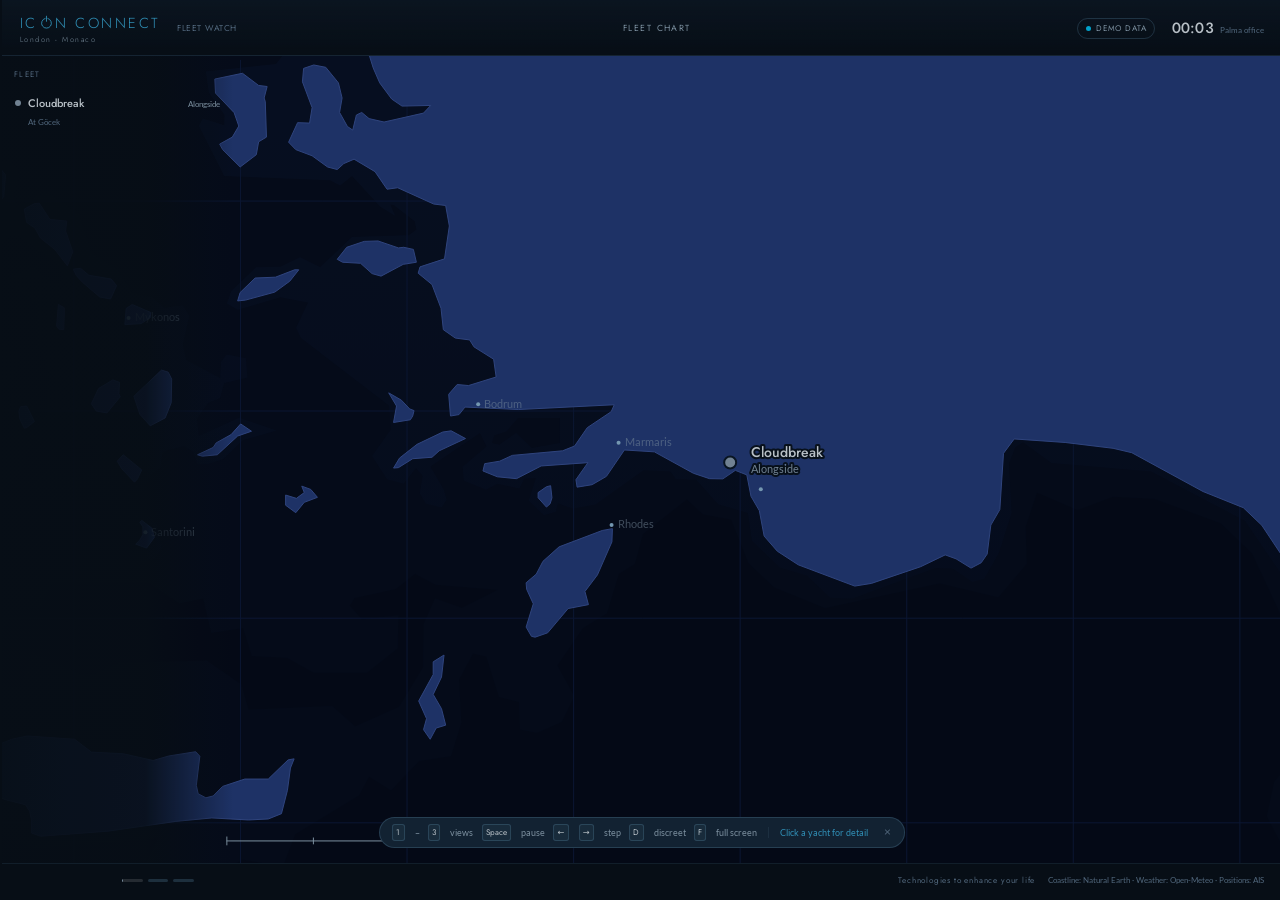
==== index.html @ 7211bed9 "Four additions to the chart: depth, borders, course lines, wind Depth is the one that changes how it" ====
<!doctype html>
<html lang="en">
<head>
<meta charset="utf-8">
<meta name="viewport" content="width=device-width, initial-scale=1">
<title>Fleet Watch</title>
<meta name="description" content="Live fleet positions for an office display.">
<link rel="icon" href="data:image/svg+xml,<svg xmlns='http://www.w3.org/2000/svg' viewBox='0 0 32 32'><text y='26' font-size='26'>&#9875;</text></svg>">
<!-- Brand faces are served from assets/fonts/, not a CDN. See the top of
     tokens.css for why, and for the Century Gothic fallback. -->
<link rel="stylesheet" href="css/tokens.css">
<link rel="stylesheet" href="css/screensaver.css">
</head>
<body>

<div id="board">

  <header class="masthead">
    <span class="brand-lockup">
      <span class="brand" id="brand"></span>
      <span class="brand-locations" id="brand-locations"></span>
    </span>
    <span class="brand-sub" id="brand-sub"></span>
    <span class="masthead-spacer"></span>
    <span class="view-title" id="view-title"></span>
    <span class="masthead-spacer"></span>
    <span class="status-pill" id="connection" data-state="starting">
      <span class="dot"></span><span id="connection-label">Starting</span>
    </span>
    <span>
      <span class="clock" id="clock">--:--</span>
      <span class="clock-zone" id="clock-zone"></span>
    </span>
  </header>

  <main id="stage">

    <!-- View 1 — the chart -->
    <section class="view" id="view-chart">
      <canvas id="chart-canvas"></canvas>
      <aside class="rail">
        <div class="rail-heading">Fleet</div>
        <div id="rail-list"></div>
      </aside>
    </section>

    <!-- View 2 — one yacht at a time -->
    <section class="view" id="view-spotlight">
      <div class="spot-left">
        <div class="spot-identity">
          <div class="eyebrow" id="spot-eyebrow"></div>
          <h1 class="name" id="spot-name"></h1>
          <div class="spec" id="spot-spec"></div>
        </div>
        <div class="spot-visual" id="spot-visual"></div>
      </div>

      <div class="spot-right">
        <div class="card">
          <div class="card-title">Position</div>
          <div class="card-body">
            <div class="position-line" id="spot-position">—</div>
            <div class="position-context" id="spot-position-context"></div>
            <div class="fix-age" id="spot-fix-age"></div>
            <div class="mismatch-line" id="spot-mismatch" hidden></div>
            <div class="kv-grid" id="spot-position-extra"></div>
          </div>
        </div>

        <div class="card">
          <div class="card-title">Conditions on scene</div>
          <div class="card-body">
            <div class="kv-grid" id="spot-weather"></div>
          </div>
        </div>

        <div class="card">
          <div class="card-title">Local time &amp; daylight</div>
          <div class="card-body">
            <div id="spot-daylight"></div>
          </div>
        </div>
      </div>
    </section>

    <!-- View 3 — the fleet in numbers -->
    <section class="view" id="view-stats">
      <div class="tile-row" id="stat-tiles"></div>
      <div class="stats-body">
        <div class="panel">
          <div class="panel-title">Distance run &middot; last 7 days</div>
          <div class="bars" id="distance-bars"></div>
          <div class="panel-title sub" id="distance-note"></div>
        </div>
        <div class="stats-column">
          <div class="panel">
            <div class="panel-title">Where the fleet is</div>
            <div class="region-list" id="region-list"></div>
            <div class="panel-title sub" id="region-note"></div>
          </div>
          <div class="panel">
            <div class="panel-title">Fleet at a glance</div>
            <div class="glance-list" id="glance-list"></div>
          </div>
        </div>
      </div>
    </section>

    <!-- Shown once at start-up and whenever a pointer moves. On a wall display
         the pointer never moves, so after boot this is never seen again. -->
    <aside class="hint" id="hint">
      <span class="hint-keys">
        <b>1</b>–<b>3</b> views
        <b>Space</b> pause
        <b>&larr;</b><b>&rarr;</b> step
        <b>D</b> discreet
        <b>F</b> full screen
      </span>
      <span class="hint-note">Click a yacht for detail</span>
      <button class="hint-close" id="hint-close" type="button" aria-label="Dismiss">&times;</button>
    </aside>

  </main>

  <footer class="footer">
    <div class="viewnav" id="viewnav">
      <button class="viewnav-button" id="view-prev" type="button" aria-label="Previous view">&lsaquo;</button>
      <button class="viewnav-button" id="view-pause" type="button" aria-label="Pause rotation" aria-pressed="false">&#10073;&#10073;</button>
      <button class="viewnav-button" id="view-next" type="button" aria-label="Next view">&rsaquo;</button>
    </div>
    <div class="rotation-dots" id="rotation-dots"></div>
    <span class="footer-spacer"></span>
    <span class="discreet-flag" id="discreet-flag"></span>
    <span class="strapline" id="strapline"></span>
    <span>Coastline: Natural Earth &middot; Weather: Open-Meteo &middot; Positions: AIS</span>
  </footer>

</div>

<!-- Settings and fleet: the two files you edit -->
<script src="config.js"></script>
<script src="fleet.js"></script>

<!-- Reference data -->
<script src="data/mid.js"></script>
<script src="data/ports.js"></script>
<script src="data/world-land.js"></script>
<script src="data/world-depth.js"></script>
<script src="data/world-borders.js"></script>

<!-- Application -->
<script src="js/geo.js"></script>
<script src="js/format.js"></script>
<script src="js/store.js"></script>
<script src="js/ais.js"></script>
<script src="js/demo.js"></script>
<script src="js/weather.js"></script>
<script src="js/photos.js"></script>
<script src="js/profile.js"></script>
<script src="js/map.js"></script>
<script src="js/views.js"></script>
<script src="js/app.js"></script>

</body>
</html>
---- css/tokens.css ----
/* -----------------------------------------------------------------------------
 * Shared design tokens — the Icon Connect palette and type, in one place.
 *
 * Loaded by both the office display (index.html) and the console
 * (console.html), so retinting either retints both. Neither stylesheet
 * redefines a colour; they only consume these.
 *
 * Type SIZE is deliberately not set here: the wall board scales with the
 * viewport, the console does not.
 * -------------------------------------------------------------------------- */

/* -----------------------------------------------------------------------------
 * Brand faces, served from assets/fonts/ rather than a font CDN.
 *
 * A board that runs sixteen hours a day on an office wall should not depend on
 * a third party being up, and the single-file build inlines these so it works
 * with no network at all.
 *
 * Lato is the brand's body face. Jost stands in for Century Gothic — both are
 * Futura derivatives — and the display stack tries Century Gothic first, so a
 * machine with the real licensed font uses it instead. Both are SIL Open Font
 * License; see assets/fonts/LICENSE-*.txt.
 * -------------------------------------------------------------------------- */

@font-face { font-family: 'Jost'; font-style: normal; font-weight: 300;
  font-display: swap; src: url('../assets/fonts/jost-latin-300-normal.woff2') format('woff2'); }
@font-face { font-family: 'Jost'; font-style: normal; font-weight: 400;
  font-display: swap; src: url('../assets/fonts/jost-latin-400-normal.woff2') format('woff2'); }
@font-face { font-family: 'Jost'; font-style: normal; font-weight: 500;
  font-display: swap; src: url('../assets/fonts/jost-latin-500-normal.woff2') format('woff2'); }

@font-face { font-family: 'Lato'; font-style: normal; font-weight: 300;
  font-display: swap; src: url('../assets/fonts/lato-latin-300-normal.woff2') format('woff2'); }
@font-face { font-family: 'Lato'; font-style: normal; font-weight: 400;
  font-display: swap; src: url('../assets/fonts/lato-latin-400-normal.woff2') format('woff2'); }
@font-face { font-family: 'Lato'; font-style: normal; font-weight: 700;
  font-display: swap; src: url('../assets/fonts/lato-latin-700-normal.woff2') format('woff2'); }

/* -----------------------------------------------------------------------------
 * Fleet Watch — a board meant to be read from across an office and ignored for
 * hours at a time. Dark by design: this is one committed look, not a theme that
 * follows the OS. Every colour is a custom property, so retinting to a house
 * palette means editing this block and nothing else.
 * -------------------------------------------------------------------------- */

:root {
  color-scheme: dark;

  /* --------------------------------------------------------------------------
   * Icon Connect, from the 2023 Brand Book.
   *
   * The brand's own dark applications — the digital wallpaper and the business
   * cards — are a deep blue-slate ground with the logotype cyan on top, which is
   * exactly the register a fleet board wants. Surfaces below are stepped from
   * the wallpaper's own blues; the accent is the cyan the logo is actually
   * printed in.
   * ----------------------------------------------------------------------- */

  /* Brand */
  --brand-cyan:        #3CB4E4;   /* the logotype's applied colour */
  --brand-cyan-bright: #00CCFF;   /* charter "Info" — used sparingly, for life */
  --brand-silver:      #C0C0C0;   /* charter "Terms" */

  /* Surfaces, stepped from the wallpaper's blue-slate */
  --bg:            #070E16;
  --surface-1:     #0C1723;
  --surface-2:     #16283A;   /* the surface the state palette was validated against */
  --surface-3:     #1E3446;
  --scrim:         rgba(7, 14, 22, 0.94);
  --border:        rgba(120, 180, 220, 0.13);
  --border-strong: rgba(120, 180, 220, 0.26);

  /* Ink, tinted toward the ground rather than a neutral grey */
  --text-primary:   #EAF2F8;
  --text-secondary: #9DB4C6;
  --text-muted:     #67819A;

  /* Chart. Land is stepped up from the wallpaper's blue-slate until it clears
     the sea in daylight (4.6:1) and still reads under full night (1.9:1). */
  --map-ocean:      #0F2032;
  --map-ocean-deep: #0A1826;
  --map-land:       #5E8CB2;
  --map-coast:      #93BEDC;
  --map-graticule:  #1E3752;

  /* Depth. Natural Earth's bands are "deeper than N", nested with the abyss
     innermost, so these DARKEN outward from the coast: --map-ocean is the
     shelf and needs no band of its own, and each contour beyond it drops a
     step. Shallow-reads-lighter is how a paper chart does it, and how anyone
     who has looked at the sea expects it. */
  --map-depth-200:  #0B1826;   /* beyond the 200 m contour */
  --map-depth-1000: #081220;   /* beyond 1000 m */
  --map-border:      rgba(147, 190, 220, 0.22);
  --map-course:      rgba(60, 180, 228, 0.45);   /* the leg still to run */
  --map-wind:        rgba(147, 190, 220, 0.60);

  /* Dusk, in the order it happens, filled between successive solar-altitude
     contours and composited with `multiply`.
     
     Multiply matters. Laid over the top in the ordinary way, a tinted wash
     BRIGHTENS anything darker than the tint — and the sea here is very dark, so
     a violet twilight was lightening the ocean it was meant to be darkening.
     The night side came out the same brightness as the day side, which is
     exactly what it looked like. Multiplying can only ever darken, so the ramp
     below is monotonic by construction: land under full night sits 2.9:1 away
     from the same land in daylight, and the alpha is the strength. */
  --twilight-dusk:      rgba(255, 205, 165, 0.245);  /* sun still above the horizon */
  --twilight-civil:     rgba(170, 150, 235, 0.374);  /* 0 to -6 degrees */
  --twilight-nautical:  rgba(105, 120, 215, 0.504);  /* -6 to -12 */
  --twilight-astro:     rgba( 60,  78, 180, 0.626);  /* -12 to -18 */
  --map-night:          rgba( 40,  55, 150, 0.720);  /* below -18: full night */

  /* Vessel state. Stepped from the brand hues onto the dark ground and
     validated as a categorical set against --surface-2: all three pass the
     lightness band, chroma floor, CVD separation, the normal-vision floor and
     3:1 contrast. The brand palette is entirely cool, so "at anchor" is the
     charter's Security aqua walked toward green — the nearest step that clears
     the separation floor against the cyan. None of them ever carries meaning
     alone; every dot on this board sits beside its own word. */
  --status-underway: #3596C8;   /* brand cyan, stepped into the dark band */
  --status-anchored: #39A566;   /* Security aqua, stepped for separation */
  --status-moored:   #8FA3B5;   /* Terms silver, tinted to the ground */
  --status-dark:     #5E7488;

  /* The drawn vessel profile. Deliberately flat and diagrammatic — it should
     read as an illustration standing in for a photograph, never as one. */
  --profile-hull:   #2E4560;
  --profile-house:  #40607F;
  --profile-window: #0C1826;
  --profile-spar:   #7EA8CA;
  --profile-line:   rgba(126, 168, 202, 0.45);
  --profile-rail:   rgba(126, 168, 202, 0.35);
  --profile-sea-top:    #14293C;
  --profile-sea-bottom: #0A1826;

  /* Service urgency. Reserved status colours, deliberately not themed: they are
     the only warm hues on the board, which is what makes them read as "look
     here" against an entirely cool brand. */
  --good:     #0ca30c;
  --warning:  #fab219;
  --critical: #d03b3b;

  /* Type. Century Gothic and Lato are the brand's own faces; Century Gothic is
     tried first so a licensed machine uses the real thing, with Jost — like
     Century Gothic, a Futura derivative — as the web substitute. */
  --font-display: 'Century Gothic', 'Jost', 'Questrial', 'Avant Garde', system-ui, sans-serif;
  --font-body: 'Lato', system-ui, -apple-system, 'Segoe UI', sans-serif;
  --font: var(--font-body);

}

/* -----------------------------------------------------------------------------
 * `hidden` must win.
 *
 * The user agent's `[hidden] { display: none }` is a plain attribute selector,
 * so any rule of equal specificity that sets `display` — a `.panel { display:
 * flex }`, or an `all: unset` on a button — silently beats it, and an element
 * the script has hidden stays on screen. This has now caught three separate
 * elements in this project, so it is settled here for both pages.
 * -------------------------------------------------------------------------- */

[hidden] { display: none !important; }
---- css/screensaver.css ----
/* -----------------------------------------------------------------------------
 * Fleet Watch — the office display.
 *
 * A board meant to be read from across a room and ignored for hours at a time.
 * Colours and faces come from css/tokens.css; this file only lays them out.
 * -------------------------------------------------------------------------- */

:root {
  /* One knob for the whole board's type size, so it reads correctly on a 24"
     desk monitor and a 65" wall panel alike. It answers to height as well as
     width: a short, wide panel has just as little room as a narrow one, and
     sizing on vw alone left the type too big to fit. */
  font-size: clamp(11px, min(0.82vw, 1.5vh), 21px);
}

* { box-sizing: border-box; margin: 0; padding: 0; }

html, body {
  /* Deliberately not `height: 100%; overflow: hidden` here. Both clamp what the
     document reports as its height, which leaves a host that sizes its frame to
     the content with nothing to grow to. #board carries the height and the
     clipping instead. */
  min-height: 100%;
  background: var(--bg);
  color: var(--text-primary);
  font-family: var(--font);
  -webkit-font-smoothing: antialiased;
}

body { cursor: none; }              /* it's a display, not a desktop */
body.interactive { cursor: default; }

/* Burn-in insurance and the after-hours dim, both applied to the whole board. */
/* Laid out in flow rather than fixed, so the page has a real height for a host
   that sizes its frame to the content. Fixed positioning contributes nothing to
   the document, which leaves such a frame with nothing to measure. `body` keeps
   the overflow hidden, so the board still never scrolls. */
#board {
  position: relative;
  width: 100%;
  height: 100vh;
  height: 100dvh;
  min-height: 720px;
  overflow: hidden;
  display: grid;
  grid-template-rows: auto 1fr auto;
  transition: opacity 4s ease, transform 2.5s ease;
}

/* --- Header ---------------------------------------------------------------- */

.masthead {
  display: flex;
  align-items: center;
  gap: 1.5rem;
  padding: 1.15rem 1.6rem 0.9rem;
  border-bottom: 1px solid var(--border);
  background: linear-gradient(180deg, var(--surface-1), transparent);
}

/* The logotype lockup, set the way the brand book sets it: uppercase Century
   Gothic, widely letterspaced, in the logo cyan, with the locations beneath.
   The artwork sets that second line in black, which would vanish here, so it
   takes the board's own muted ink instead. */
.brand-lockup {
  display: flex;
  flex-direction: column;
  gap: 0.12rem;
}

.brand-locations {
  font-family: var(--font-display);
  font-size: 0.68rem;
  font-weight: 300;
  letter-spacing: 0.2em;
  color: var(--text-secondary);
  white-space: nowrap;
}

.brand {
  display: inline-flex;
  align-items: center;
  gap: 0.02em;
  font-family: var(--font-display);
  font-size: 1.32rem;
  font-weight: 300;
  letter-spacing: 0.17em;
  color: var(--brand-cyan);
  white-space: nowrap;
}

.brand img { height: 1.5rem; width: auto; display: block; }

/* The power symbol standing in for the O of ICON, as the logo does. Sized so
   the ring matches the cap height of the letters beside it — a smaller ring
   reads as a different glyph — and stroked to the same weight as the
   letterforms, which at this weight are very thin. */
.brand .power-o {
  height: 1.03em;
  width: 1.03em;
  margin: 0 0.11em 0 0.05em;
  fill: none;
  stroke: currentColor;
  stroke-width: 6;
  stroke-linecap: round;
  position: relative;
  top: 0.012em;
}

.strapline {
  font-family: var(--font-display);
  font-size: 0.74rem;
  letter-spacing: 0.1em;
  color: var(--text-muted);
}

.brand-sub {
  font-family: var(--font-display);
  font-size: 0.78rem;
  color: var(--text-muted);
  letter-spacing: 0.06em;
  text-transform: uppercase;
}

.masthead-spacer { flex: 1; }

.view-title {
  font-family: var(--font-display);
  font-size: 0.8rem;
  letter-spacing: 0.16em;
  text-transform: uppercase;
  color: var(--text-secondary);
}

.clock {
  font-family: var(--font-display);
  font-size: 1.35rem;
  font-weight: 500;
  font-variant-numeric: tabular-nums;
  letter-spacing: 0.02em;
}

.clock-zone {
  font-size: 0.75rem;
  color: var(--text-muted);
  margin-left: 0.4rem;
}

/* Connection state. The dot is never the only signal — it always sits beside
   its own word, so the state survives both colour blindness and a glance. */
.status-pill {
  font-family: var(--font-display);
  display: inline-flex;
  align-items: center;
  gap: 0.45rem;
  padding: 0.3rem 0.7rem;
  border: 1px solid var(--border-strong);
  border-radius: 999px;
  font-size: 0.74rem;
  letter-spacing: 0.1em;
  text-transform: uppercase;
  color: var(--text-secondary);
}

.status-pill .dot {
  width: 0.5rem; height: 0.5rem;
  border-radius: 50%;
  background: var(--text-muted);
}
.status-pill[data-state="open"]  .dot { background: var(--good); }
.status-pill[data-state="demo"]  .dot { background: var(--brand-cyan-bright); }
.status-pill[data-state="retrying"] .dot,
.status-pill[data-state="connecting"] .dot { background: var(--warning); }
.status-pill[data-state="closed"] .dot { background: var(--critical); }

.status-pill[data-state="open"] .dot,
.status-pill[data-state="demo"] .dot { animation: breathe 3.2s ease-in-out infinite; }

@keyframes breathe { 0%, 100% { opacity: 1; } 50% { opacity: 0.35; } }

/* --- Stage and view transitions -------------------------------------------- */

#stage { position: relative; overflow: hidden; }

.view {
  position: absolute;
  inset: 0;
  opacity: 0;
  visibility: hidden;
  transition: opacity 900ms ease;
}

.view.active { opacity: 1; visibility: visible; }

/* --- The hint ---------------------------------------------------------------
 * Only ever seen by somebody with a pointer: on the office display it appears
 * once at boot and then never again.
 * -------------------------------------------------------------------------- */

.hint {
  position: absolute;
  left: 50%;
  bottom: 1.4rem;
  transform: translate(-50%, 0.6rem);
  display: flex;
  align-items: center;
  gap: 1rem;
  padding: 0.55rem 0.7rem 0.55rem 1.1rem;
  background: var(--surface-2);
  border: 1px solid var(--border-strong);
  border-radius: 999px;
  font-size: 0.8rem;
  color: var(--text-secondary);
  opacity: 0;
  visibility: hidden;
  pointer-events: none;
  transition: opacity 500ms ease, transform 500ms ease, visibility 500ms;
  z-index: 20;
}

.hint.visible {
  opacity: 1;
  visibility: visible;
  transform: translate(-50%, 0);
  pointer-events: auto;
}

.hint-keys { display: inline-flex; align-items: center; gap: 0.75rem; }

.hint-keys b {
  display: inline-block;
  min-width: 1.5em;
  margin-right: 0.15rem;
  padding: 0.12rem 0.3rem;
  border: 1px solid var(--border-strong);
  border-radius: 0.25rem;
  background: var(--surface-3);
  color: var(--text-primary);
  font-family: var(--font-display);
  font-size: 0.74rem;
  font-weight: 400;
  text-align: center;
}

.hint-note {
  padding-left: 1rem;
  border-left: 1px solid var(--border);
  color: var(--brand-cyan);
}

.hint-close {
  all: unset;
  cursor: pointer;
  padding: 0 0.45rem;
  font-size: 1.1rem;
  line-height: 1;
  color: var(--text-muted);
  border-radius: 0.25rem;
}

.hint-close:hover { color: var(--text-primary); }
.hint-close:focus-visible { outline: 2px solid var(--brand-cyan); outline-offset: 2px; }

/* What is clickable looks clickable — but only once there is a pointer to
   click with, so the wall display never grows affordances nobody can use. */
body.interactive #chart-canvas,
body.interactive .rail-row { cursor: pointer; }

body.interactive .rail-row:hover { background: rgba(60, 180, 228, 0.07); }

@media (prefers-reduced-motion: reduce) {
  .hint { transition: none; }
}

/* --- Footer ---------------------------------------------------------------- */

.footer {
  display: flex;
  align-items: center;
  gap: 1.2rem;
  padding: 0.7rem 1.6rem 0.9rem;
  border-top: 1px solid var(--border);
  font-size: 0.72rem;
  color: var(--text-muted);
}

/* Step controls. Like everything else interactive here they appear only once a
   pointer has moved, so the wall display never grows a control nobody can use. */
.viewnav {
  display: flex;
  align-items: center;
  gap: 0.2rem;
  opacity: 0;
  visibility: hidden;
  transition: opacity 350ms ease, visibility 350ms;
}

body.interactive .viewnav { opacity: 1; visibility: visible; }

.viewnav-button {
  all: unset;
  cursor: pointer;
  display: inline-flex;
  align-items: center;
  justify-content: center;
  min-width: 1.7rem;
  height: 1.4rem;
  padding: 0 0.35rem;
  border: 1px solid var(--border-strong);
  border-radius: 0.3rem;
  font-size: 0.9rem;
  line-height: 1;
  color: var(--text-secondary);
}

.viewnav-button:hover { color: var(--text-primary); border-color: var(--text-muted); }
.viewnav-button:focus-visible { outline: 2px solid var(--brand-cyan); outline-offset: 2px; }
.viewnav-button[aria-pressed="true"] { color: var(--brand-cyan); border-color: var(--brand-cyan); }

#view-pause { font-size: 0.6rem; letter-spacing: 0.08em; }

.rotation-dots { display: flex; gap: 0.4rem; align-items: center; }

.rotation-dot {
  width: 1.9rem; height: 0.2rem;
  border-radius: 999px;
  background: var(--border-strong);
  overflow: hidden;
}

.rotation-dot.current { background: rgba(255, 255, 255, 0.16); }

.rotation-dot .fill {
  display: block;
  height: 100%;
  width: 0;
  background: var(--text-secondary);
}

.footer-spacer { flex: 1; }

.footer .discreet-flag {
  color: var(--warning);
  letter-spacing: 0.08em;
  text-transform: uppercase;
}

/* --- View: chart ----------------------------------------------------------- */

#view-chart { display: block; }

#chart-canvas { position: absolute; inset: 0; width: 100%; height: 100%; display: block; }

.rail {
  position: absolute;
  top: 0; left: 0; bottom: 0;
  width: 21rem;
  padding: 1.2rem 1.1rem;
  display: flex;
  flex-direction: column;
  gap: 0.35rem;
  background: linear-gradient(90deg, var(--scrim) 0%, rgba(7, 14, 22, 0.88) 62%, transparent 100%);
  overflow: hidden;
}

.rail-heading {
  font-family: var(--font-display);
  font-size: 0.72rem;
  letter-spacing: 0.16em;
  text-transform: uppercase;
  color: var(--text-muted);
  margin-bottom: 0.5rem;
}

.rail-row {
  display: grid;
  grid-template-columns: 0.55rem 1fr auto;
  align-items: baseline;
  gap: 0.6rem;
  padding: 0.5rem 0.1rem;
  border-bottom: 1px solid var(--border);
}

.rail-row:last-child { border-bottom: none; }

.rail-row .marker {
  width: 0.55rem; height: 0.55rem;
  border-radius: 50%;
  align-self: center;
}

.rail-row .name {
  font-family: var(--font-display);
  font-size: 1.0rem;
  font-weight: 500;
  white-space: nowrap;
  overflow: hidden;
  text-overflow: ellipsis;
}

.rail-row .state {
  font-size: 0.76rem;
  color: var(--text-secondary);
  white-space: nowrap;
}

.rail-row .where {
  grid-column: 2 / -1;
  font-size: 0.76rem;
  color: var(--text-muted);
  white-space: nowrap;
  overflow: hidden;
  text-overflow: ellipsis;
}

.rail-row.is-highlight { background: rgba(60, 180, 228, 0.09); }

/* --- View: spotlight ------------------------------------------------------- */

#view-spotlight {
  display: grid;
  grid-template-columns: minmax(0, 1.05fr) minmax(0, 1fr);
  gap: 1.4rem;
  padding: 1.5rem 1.6rem;
}

.spot-left { display: flex; flex-direction: column; gap: 1.1rem; min-height: 0; }

.spot-identity .eyebrow {
  font-family: var(--font-display);
  font-size: 0.78rem;
  letter-spacing: 0.16em;
  text-transform: uppercase;
  color: var(--text-muted);
}

.spot-identity .name {
  font-family: var(--font-display);
  font-size: 2.9rem;
  font-weight: 300;
  letter-spacing: -0.02em;
  line-height: 1.05;
  margin: 0.15rem 0 0.5rem;
}

.spot-identity .spec {
  font-size: 0.95rem;
  color: var(--text-secondary);
  display: flex;
  flex-wrap: wrap;
  gap: 0.35rem 0.9rem;
}

.spot-identity .spec b { font-family: var(--font-display); font-weight: 500; color: var(--text-primary); }

.spot-visual {
  flex: 1;
  min-height: 0;
  position: relative;
  border: 1px solid var(--border);
  border-radius: 0.55rem;
  overflow: hidden;
  background: var(--surface-1);
}

.spot-visual img { width: 100%; height: 100%; object-fit: cover; display: block; }

.spot-visual canvas { position: absolute; inset: 0; width: 100%; height: 100%; }

/* The placeholder shown until a photo is dropped into assets/photos/. */
.photo-placeholder {
  position: absolute;
  inset: 0;
  display: flex;
  flex-direction: column;
  align-items: center;
  justify-content: center;
  gap: 0.6rem;
  color: var(--text-muted);
  font-size: 0.8rem;
  letter-spacing: 0.08em;
  text-transform: uppercase;
  background: var(--surface-1);
}

.photo-placeholder svg { opacity: 0.35; }

/* Rows share the spare height between them, and `min-content` stops any row
   being squeezed under its own content. `align-content: space-between` was
   wrong here: when the cards are taller than the column the free space goes
   negative and the browser dutifully overlaps them.

   `auto-fit` rather than a fixed count, so removing a card redistributes the
   height instead of leaving a card-shaped hole at the bottom. */
.spot-right {
  display: grid;
  grid-auto-rows: minmax(min-content, 1fr);
  gap: 0.9rem;
  min-height: 0;
}

.card {
  background: var(--surface-2);
  border: 1px solid var(--border);
  border-radius: 0.55rem;
  padding: 1.05rem 1.2rem;
  display: flex;
  flex-direction: column;
  gap: 0.6rem;
  min-height: 0;
}

/* The title stays pinned to the top of the card; the content centres in
   whatever height is left, so a short card and a full one both look composed. */
.card-body {
  flex: 1;
  min-height: 0;
  display: flex;
  flex-direction: column;
  /* `safe` degrades to start alignment when the content is taller than the box.
     Plain `center` overflows in both directions, which puts the first line on
     top of the card title. The unprefixed value stays first as the fallback. */
  justify-content: center;
  justify-content: safe center;
  gap: 0.55rem;
}

.card-title {
  font-family: var(--font-display);
  font-size: 0.72rem;
  letter-spacing: 0.16em;
  text-transform: uppercase;
  color: var(--text-muted);
}

.kv-grid {
  display: grid;
  grid-template-columns: repeat(auto-fit, minmax(8.5rem, 1fr));
  gap: 0.75rem 1.3rem;
}

.kv { min-width: 0; }

.kv .k {
  font-family: var(--font-display);
  font-size: 0.7rem;
  letter-spacing: 0.09em;
  text-transform: uppercase;
  color: var(--text-muted);
  display: block;
  margin-bottom: 0.15rem;
}

.kv .v {
  font-size: 1.12rem;
  font-weight: 400;
  font-variant-numeric: tabular-nums;
  line-height: 1.25;
  overflow-wrap: anywhere;
}

/* The qualifier sits on its own line so a long value can never overprint the
   next column of the grid. */
.kv .v small {
  display: block;
  font-size: 0.74rem;
  color: var(--text-secondary);
  margin-top: 0.1rem;
  font-variant-numeric: normal;
}

.position-line {
  font-family: var(--font-display);
  font-size: 1.45rem;
  font-weight: 300;
  font-variant-numeric: tabular-nums;
  letter-spacing: 0.01em;
}

.position-context { font-size: 0.95rem; color: var(--text-secondary); }

.fix-age { font-size: 0.78rem; color: var(--text-muted); }
.fix-age.stale { color: var(--warning); }
.fix-age.dark { color: var(--critical); }

/* Sunrise/sunset arc */
/* A fixed aspect ratio so the arc scales uniformly — stretching the viewBox
   turns the sun into an ellipse. */
.sun-arc {
  width: 100%;
  height: auto;
  display: block;
  overflow: visible;
  margin-top: 0.3rem;
}

.card-note {
  font-size: 0.92rem;
  line-height: 1.5;
  color: var(--text-muted);
  max-width: 34rem;
}

/* --- View: stats ----------------------------------------------------------- */

#view-stats {
  display: grid;
  grid-template-rows: auto 1fr;
  gap: 1.1rem;
  padding: 1.5rem 1.6rem;
}

.tile-row {
  display: grid;
  grid-template-columns: repeat(auto-fit, minmax(9rem, 1fr));
  gap: 0.9rem;
}

.tile {
  background: var(--surface-2);
  border: 1px solid var(--border);
  border-radius: 0.55rem;
  padding: 1.15rem 1.25rem 1.25rem;
}

.tile .label {
  font-family: var(--font-display);
  font-size: 0.72rem;
  letter-spacing: 0.13em;
  text-transform: uppercase;
  color: var(--text-muted);
  display: flex;
  align-items: center;
  gap: 0.4rem;
}

.tile .label .swatch { width: 0.5rem; height: 0.5rem; border-radius: 50%; }

.tile .figure {
  font-family: var(--font-display);
  font-size: 3.4rem;
  font-weight: 300;
  line-height: 1.15;
  margin-top: 0.3rem;
  letter-spacing: -0.02em;
}

.tile .figure small {
  font-size: 0.95rem;
  color: var(--text-secondary);
  font-weight: 400;
  margin-left: 0.3rem;
  letter-spacing: 0;
}

.tile .note { font-size: 0.78rem; color: var(--text-muted); margin-top: 0.15rem; }

.stats-body {
  display: grid;
  grid-template-columns: minmax(0, 1.15fr) minmax(0, 1fr);
  gap: 0.9rem;
  min-height: 0;
}

/* A column of panels that share the height between them. */
.stats-column {
  display: grid;
  grid-template-rows: minmax(min-content, auto) minmax(min-content, 1fr);
  gap: 0.9rem;
  min-height: 0;
}

.panel {
  background: var(--surface-2);
  border: 1px solid var(--border);
  border-radius: 0.55rem;
  padding: 1.1rem 1.2rem;
  display: flex;
  flex-direction: column;
  gap: 0.9rem;
  min-height: 0;
}

.panel-title {
  font-family: var(--font-display);
  font-size: 0.72rem;
  letter-spacing: 0.16em;
  text-transform: uppercase;
  color: var(--text-muted);
}

.panel-title .sub { text-transform: none; letter-spacing: 0; color: var(--text-muted); }

/* Horizontal bars. Thin marks, 4px rounded data-end, anchored to a common
   baseline, values direct-labelled rather than on an axis. */
.bars { display: flex; flex-direction: column; gap: 0.5rem; flex: 1; justify-content: safe space-evenly; }

.bar-row {
  display: grid;
  grid-template-columns: 10rem minmax(0, 1fr) 5.5rem;
  align-items: center;
  gap: 0.9rem;
}

.bar-row .bar-name {
  font-size: 1.12rem;
  color: var(--text-secondary);
  white-space: nowrap;
  overflow: hidden;
  text-overflow: ellipsis;
}

.bar-track { height: 1.15rem; background: rgba(255, 255, 255, 0.045); border-radius: 0.2rem; }

.bar-fill {
  height: 100%;
  border-radius: 0 0.25rem 0.25rem 0;
  background: var(--status-underway);
  transition: width 1.2s cubic-bezier(0.22, 0.61, 0.36, 1);
  min-width: 2px;
}

.bar-row .bar-value {
  font-size: 1.12rem;
  font-variant-numeric: tabular-nums;
  text-align: right;
  color: var(--text-primary);
}

.bar-row .bar-value.zero { color: var(--text-muted); }

/* Region breakdown */
.region-list { display: flex; flex-direction: column; gap: 0.7rem; flex: 1; justify-content: safe space-evenly; }

.region-row {
  display: grid;
  grid-template-columns: 1fr auto;
  gap: 0.6rem;
  align-items: baseline;
  padding-bottom: 0.55rem;
  border-bottom: 1px solid var(--border);
}

.region-row:last-child { border-bottom: none; }
.region-row .r-name { font-size: 0.95rem; }
.region-row .r-detail { font-size: 0.78rem; color: var(--text-muted); grid-column: 1 / -1; }
.region-row .r-count { font-size: 1.05rem; font-variant-numeric: tabular-nums; }

/* Fleet at a glance: a label, a value, and the qualifier that makes the value
   mean something. */
.glance-list {
  display: flex;
  flex-direction: column;
  flex: 1;
  justify-content: space-evenly;
}

.glance-row {
  display: grid;
  grid-template-columns: 1fr auto;
  align-items: baseline;
  gap: 0.5rem 0.9rem;
  padding: 0.5rem 0;
  border-bottom: 1px solid var(--border);
}

.glance-row:last-child { border-bottom: none; }

.glance-row .g-label {
  font-family: var(--font-display);
  font-size: 0.76rem;
  letter-spacing: 0.09em;
  text-transform: uppercase;
  color: var(--text-muted);
}

.glance-row .g-value {
  font-size: 1.15rem;
  font-variant-numeric: tabular-nums;
  text-align: right;
}

.glance-row .g-detail {
  grid-column: 1 / -1;
  font-size: 0.8rem;
  color: var(--text-secondary);
}

/* --- Utility --------------------------------------------------------------- */

.muted { color: var(--text-muted); }
.tabular { font-variant-numeric: tabular-nums; }
.dimmed { opacity: 0.55; }

.legend {
  display: flex;
  flex-wrap: wrap;
  gap: 0.4rem 1rem;
  font-size: 0.76rem;
  color: var(--text-secondary);
}

.legend .item { display: inline-flex; align-items: center; gap: 0.4rem; }
.legend .swatch { width: 0.55rem; height: 0.55rem; border-radius: 50%; }

/* Respect a viewer who has asked for less motion, even on a wall display. */
@media (prefers-reduced-motion: reduce) {
  .view { transition: none; }
  .status-pill .dot { animation: none; }
  .bar-fill { transition: none; }
}

/* The spotlight's visual: the drawn profile filling the panel, a caption owning
   up to what it is, and the locator chart inset in the corner. */
.visual-stack { position: absolute; inset: 0; }

.visual-profile {
  position: absolute;
  inset: 0;
  display: flex;
  align-items: center;
  justify-content: center;
  /* The drawing's sea is deliberately wider than its own frame, so that a
   * letterboxed profile still meets the panel edges. This is what clips it. */
  overflow: hidden;
}

.visual-caption {
  position: absolute;
  left: 1rem;
  bottom: 0.8rem;
  font-family: var(--font-display);
  font-size: 0.68rem;
  letter-spacing: 0.12em;
  text-transform: uppercase;
  color: var(--text-muted);
}

.visual-inset {
  position: absolute;
  right: 0.9rem;
  bottom: 0.9rem;
  width: 30%;
  max-width: 14rem;
  aspect-ratio: 4 / 3;
  border: 1px solid var(--border-strong);
  border-radius: 0.4rem;
  overflow: hidden;
}

.visual-inset canvas { width: 100%; height: 100%; display: block; }

/* --- Drawn vessel profile ---------------------------------------------------
 * Stands in for a photograph until one is dropped into assets/photos/.
 * -------------------------------------------------------------------------- */

.vessel-profile { display: block; width: 100%; height: 100%; overflow: visible; }

.vessel-profile .p-hull   { fill: var(--profile-hull); }
.vessel-profile .p-keel   { fill: var(--profile-hull); opacity: 0.55; }
.vessel-profile .p-house  { fill: var(--profile-house); }
.vessel-profile .p-window { fill: var(--profile-window); opacity: 0.85; }
.vessel-profile .p-boot   { stroke: var(--profile-spar); stroke-width: 3; opacity: 0.5; }
.vessel-profile .p-spar   { stroke: var(--profile-spar); stroke-width: 4; stroke-linecap: round; }
.vessel-profile .p-mast   { stroke: var(--profile-spar); stroke-width: 5; stroke-linecap: round; }
.vessel-profile .p-rigging{ stroke: var(--profile-line); stroke-width: 2; }
.vessel-profile .p-rail   { stroke: var(--profile-rail); stroke-width: 2; }
.vessel-profile .p-waterline { stroke: var(--profile-line); stroke-width: 2; }
.vessel-profile .p-boot,
.vessel-profile .p-spar,
.vessel-profile .p-mast,
.vessel-profile .p-rigging,
.vessel-profile .p-rail,
.vessel-profile .p-waterline { fill: none; }

/* Shown in place of everything when fleet.js fails to parse. Deliberately plain:
   it has to render with no data and no assumptions about what else loaded. */
.boot-error {
  max-width: 46rem;
  margin: 12vh auto;
  padding: 1.6rem 1.9rem;
  border: 1px solid var(--border-strong);
  border-radius: 0.6rem;
  background: var(--surface-1);
  color: var(--text-secondary);
  font-family: var(--font-body);
  line-height: 1.5;
}
.boot-error h1 {
  margin: 0 0 0.7rem;
  font-family: var(--font-display);
  font-size: 1.35rem;
  font-weight: 400;
  color: var(--text-primary);
}
.boot-error p { margin: 0 0 0.7rem; }
.boot-error pre,
.boot-error code {
  font-family: ui-monospace, SFMono-Regular, Menlo, monospace;
  font-size: 0.86rem;
  color: var(--brand-cyan);
}
.boot-error pre {
  margin: 0 0 0.9rem;
  padding: 0.6rem 0.8rem;
  border-radius: 0.4rem;
  background: var(--bg);
  overflow-x: auto;
}

/* The transponder is reporting a different vessel than the record expects, so
   this whole panel is about the wrong boat. */
.mismatch-line {
  margin-top: 0.5rem;
  padding: 0.35rem 0.6rem;
  border-left: 3px solid var(--critical);
  background: rgba(208, 59, 59, 0.09);
  font-size: 0.86rem;
  color: var(--critical);
}
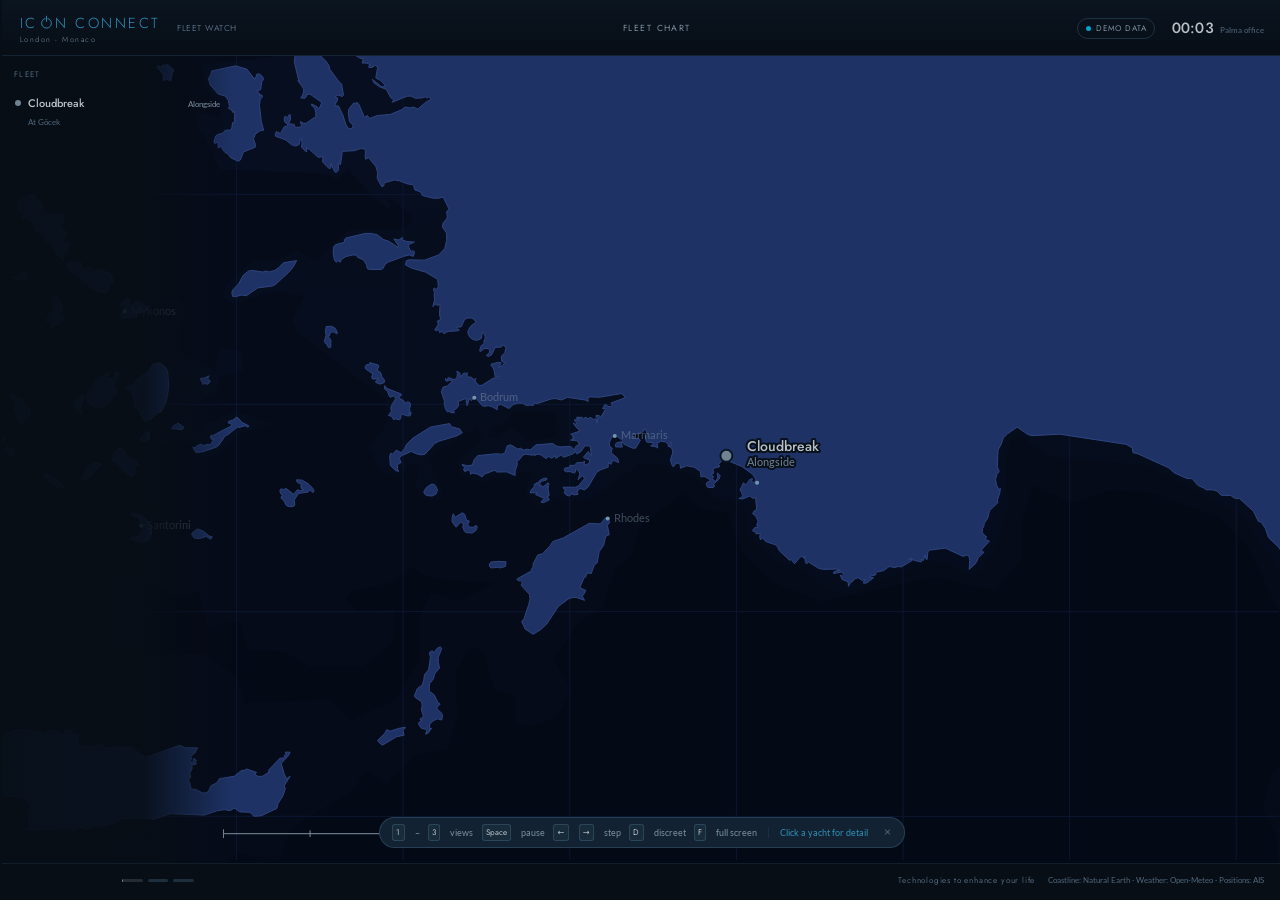
==== commit e4ddcaf7: "The map looked basic because the coastline was too coarse to look at Adding layers was the wrong ans" ====
--- a/index.html
+++ b/index.html
@@ -144,7 +144,9 @@
 <!-- Reference data -->
 <script src="data/mid.js"></script>
 <script src="data/ports.js"></script>
+<script src="data/places.js"></script>
 <script src="data/world-land.js"></script>
+<script src="data/world-land-detail.js"></script>
 <script src="data/world-depth.js"></script>
 <script src="data/world-borders.js"></script>
 
--- a/css/tokens.css
+++ b/css/tokens.css
@@ -93,6 +93,10 @@
   --map-border:      rgba(147, 190, 220, 0.22);
   --map-course:      rgba(60, 180, 228, 0.45);   /* the leg still to run */
   --map-wind:        rgba(147, 190, 220, 0.60);
+  /* Place names. Water reads light on the sea; land reads dark on the land,
+     because the land fill is the lightest thing on the chart. */
+  --map-place-water: rgba(147, 190, 220, 0.55);
+  --map-place-land:  rgba(18, 36, 58, 0.78);
 
   /* Dusk, in the order it happens, filled between successive solar-altitude
      contours and composited with `multiply`.
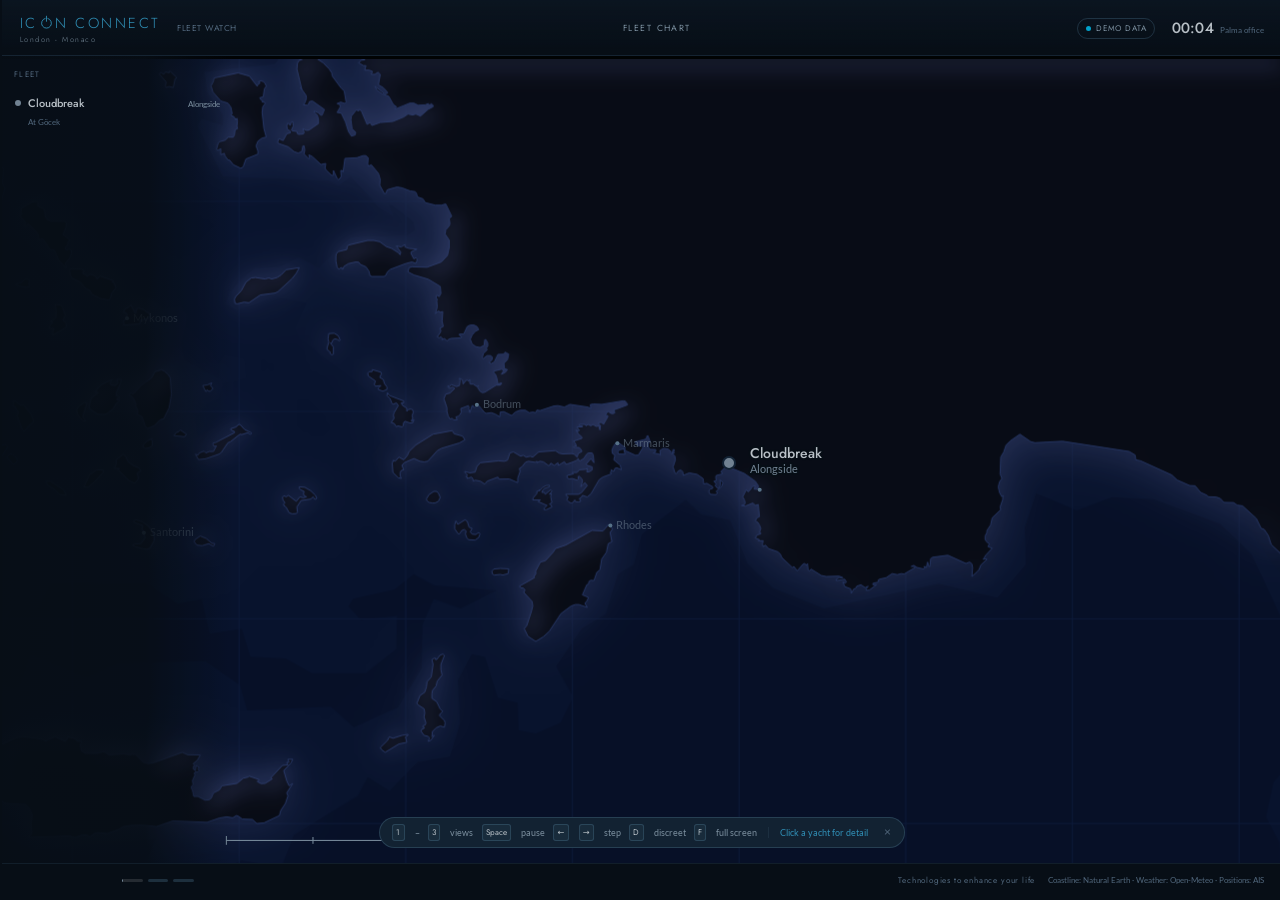
==== commit 4065d2d7: "The board only ever read fleet.js, so console additions never reached it Two things, both of which l" ====
--- a/index.html
+++ b/index.html
@@ -10,6 +10,7 @@
      tokens.css for why, and for the Century Gothic fallback. -->
 <link rel="stylesheet" href="css/tokens.css">
 <link rel="stylesheet" href="css/screensaver.css">
+<link rel="stylesheet" href="css/settings.css">
 </head>
 <body>
 
@@ -24,7 +25,7 @@
     <span class="masthead-spacer"></span>
     <span class="view-title" id="view-title"></span>
     <span class="masthead-spacer"></span>
-    <span class="status-pill" id="connection" data-state="starting">
+    <span class="status-pill status-pill-action" id="connection" data-state="starting" role="button" tabindex="0" title="Live AIS tracking settings">
       <span class="dot"></span><span id="connection-label">Starting</span>
     </span>
     <span>
@@ -152,6 +153,8 @@
 
 <!-- Application -->
 <script src="js/geo.js"></script>
+<script src="js/settings.js"></script>
+<script src="js/vessel.js"></script>
 <script src="js/format.js"></script>
 <script src="js/store.js"></script>
 <script src="js/ais.js"></script>
--- a/css/tokens.css
+++ b/css/tokens.css
@@ -77,26 +77,34 @@
 
   /* Chart. Land is stepped up from the wallpaper's blue-slate until it clears
      the sea in daylight (4.6:1) and still reads under full night (1.9:1). */
-  --map-ocean:      #0F2032;
-  --map-ocean-deep: #0A1826;
-  --map-land:       #5E8CB2;
-  --map-coast:      #93BEDC;
-  --map-graticule:  #1E3752;
+  /* Figure and ground. The land was a mid blue-grey and the sea near-black, so
+     both were blue and the LIGHTER one was the land — which is backwards from
+     every chart ever printed, and the reason the eye kept reading the sea as
+     landmasses and the whole thing as flat.
+     Now: land is a warm graphite that is barely blue at all, the water is blue
+     and lighter than it, and depth takes the water darker as it deepens. Land
+     dark, water lit, coast glowing between them — which is what a plotter looks
+     like at night, and what makes a cyan marker read instantly. */
+  --map-ocean:      #1E3A55;
+  --map-ocean-deep: #16293E;
+  --map-land:       #171A1F;
+  --map-coast:      #6E8FA8;
+  --map-graticule:  #24435F;
 
   /* Depth. Natural Earth's bands are "deeper than N", nested with the abyss
      innermost, so these DARKEN outward from the coast: --map-ocean is the
      shelf and needs no band of its own, and each contour beyond it drops a
      step. Shallow-reads-lighter is how a paper chart does it, and how anyone
      who has looked at the sea expects it. */
-  --map-depth-200:  #0B1826;   /* beyond the 200 m contour */
-  --map-depth-1000: #081220;   /* beyond 1000 m */
+  --map-depth-200:  #17304A;   /* beyond the 200 m contour */
+  --map-depth-1000: #112640;   /* beyond 1000 m */
   --map-border:      rgba(147, 190, 220, 0.22);
   --map-course:      rgba(60, 180, 228, 0.45);   /* the leg still to run */
   --map-wind:        rgba(147, 190, 220, 0.60);
   /* Place names. Water reads light on the sea; land reads dark on the land,
      because the land fill is the lightest thing on the chart. */
   --map-place-water: rgba(147, 190, 220, 0.55);
-  --map-place-land:  rgba(18, 36, 58, 0.78);
+  --map-place-land:  rgba(150, 172, 194, 0.55);
 
   /* Dusk, in the order it happens, filled between successive solar-altitude
      contours and composited with `multiply`.
--- a/css/settings.css
+++ b/css/settings.css
@@ -0,0 +1,100 @@
+/* -----------------------------------------------------------------------------
+ * settings.css — the AIS key sheet.
+ *
+ * The dialog is built in JavaScript so that both pages get the same one, which
+ * means it cannot rely on either page's own sheet styling: the console has it,
+ * the board has never needed a dialog at all. Everything here is scoped to the
+ * dialog's id, so it dresses itself on the board and quietly agrees with the
+ * console's other sheets rather than reaching into them.
+ * -------------------------------------------------------------------------- */
+
+#ais-dialog {
+  width: min(32rem, calc(100vw - 3rem));
+  /* Both pages reset margins globally, which drops the modal into the top-left
+     corner instead of the centre the UA stylesheet would have given it. */
+  margin: auto;
+  padding: 0;
+  border: 1px solid var(--border-strong);
+  border-radius: 14px;
+  background: var(--surface-1);
+  color: var(--text-primary);
+  font: inherit;
+  box-shadow: 0 24px 60px rgba(0, 0, 0, 0.55);
+}
+#ais-dialog::backdrop { background: rgba(4, 9, 15, 0.72); }
+
+#ais-dialog form { display: flex; flex-direction: column; }
+
+#ais-dialog .sheet-head {
+  display: flex; align-items: center; gap: 0.8rem;
+  padding: 1.1rem 1.3rem 0.9rem;
+  border-bottom: 1px solid var(--border);
+}
+#ais-dialog .sheet-head h2 {
+  flex: 1; margin: 0; font-size: 1.05rem; font-weight: 600;
+  letter-spacing: 0.01em;
+}
+#ais-dialog .sheet-close {
+  border: none; background: none; color: var(--text-muted);
+  font-size: 1.4rem; line-height: 1; cursor: pointer; padding: 0 0.2rem;
+}
+#ais-dialog .sheet-close:hover { color: var(--text-primary); }
+
+#ais-dialog .sheet-body {
+  display: flex; flex-direction: column; gap: 1rem;
+  padding: 1.1rem 1.3rem;
+}
+#ais-dialog .sheet-note {
+  margin: 0; font-size: 0.85rem; line-height: 1.5; color: var(--text-secondary);
+}
+
+#ais-dialog .field-pair { display: flex; flex-direction: column; gap: 0.4rem; }
+#ais-dialog .field-pair label {
+  font-size: 0.72rem; text-transform: uppercase; letter-spacing: 0.09em;
+  color: var(--text-muted);
+}
+#ais-dialog input {
+  width: 100%; box-sizing: border-box;
+  padding: 0.55rem 0.7rem;
+  border: 1px solid var(--border-strong); border-radius: 8px;
+  background: var(--surface-2); color: var(--text-primary);
+  font: inherit; font-size: 0.95rem;
+  /* A key is 40 undifferentiated hex characters; proportional type makes a
+     mistyped one impossible to spot. */
+  font-family: ui-monospace, SFMono-Regular, Menlo, Consolas, monospace;
+  letter-spacing: 0.04em;
+}
+#ais-dialog input:focus { outline: none; border-color: var(--brand-cyan); }
+#ais-dialog .field-hint {
+  margin: 0; font-size: 0.76rem; line-height: 1.45; color: var(--text-muted);
+}
+#ais-dialog .field-error {
+  margin: 0; font-size: 0.78rem; line-height: 1.4; color: var(--critical);
+}
+#ais-dialog .field-error[hidden] { display: none; }
+
+#ais-dialog .sheet-foot {
+  display: flex; align-items: center; justify-content: flex-end; gap: 0.7rem;
+  padding: 0.9rem 1.3rem 1.1rem;
+  border-top: 1px solid var(--border);
+}
+#ais-dialog .button-primary {
+  padding: 0.5rem 1rem; border: none; border-radius: 8px;
+  background: var(--brand-cyan); color: #04202C;
+  font: inherit; font-weight: 600; font-size: 0.9rem; cursor: pointer;
+}
+#ais-dialog .button-primary:hover { filter: brightness(1.08); }
+#ais-dialog .button-quiet {
+  margin-right: auto;
+  padding: 0.5rem 0.6rem; border: none; background: none;
+  color: var(--text-muted); font: inherit; font-size: 0.9rem; cursor: pointer;
+}
+#ais-dialog .button-quiet:hover { color: var(--text-primary); }
+#ais-dialog .button-quiet[hidden] { display: none; }
+
+/* The connection pill is now the way into this sheet on both pages. */
+.status-pill-action { cursor: pointer; }
+.status-pill-action:hover { border-color: var(--border-strong); }
+.status-pill-action:focus-visible {
+  outline: 2px solid var(--brand-cyan); outline-offset: 2px;
+}
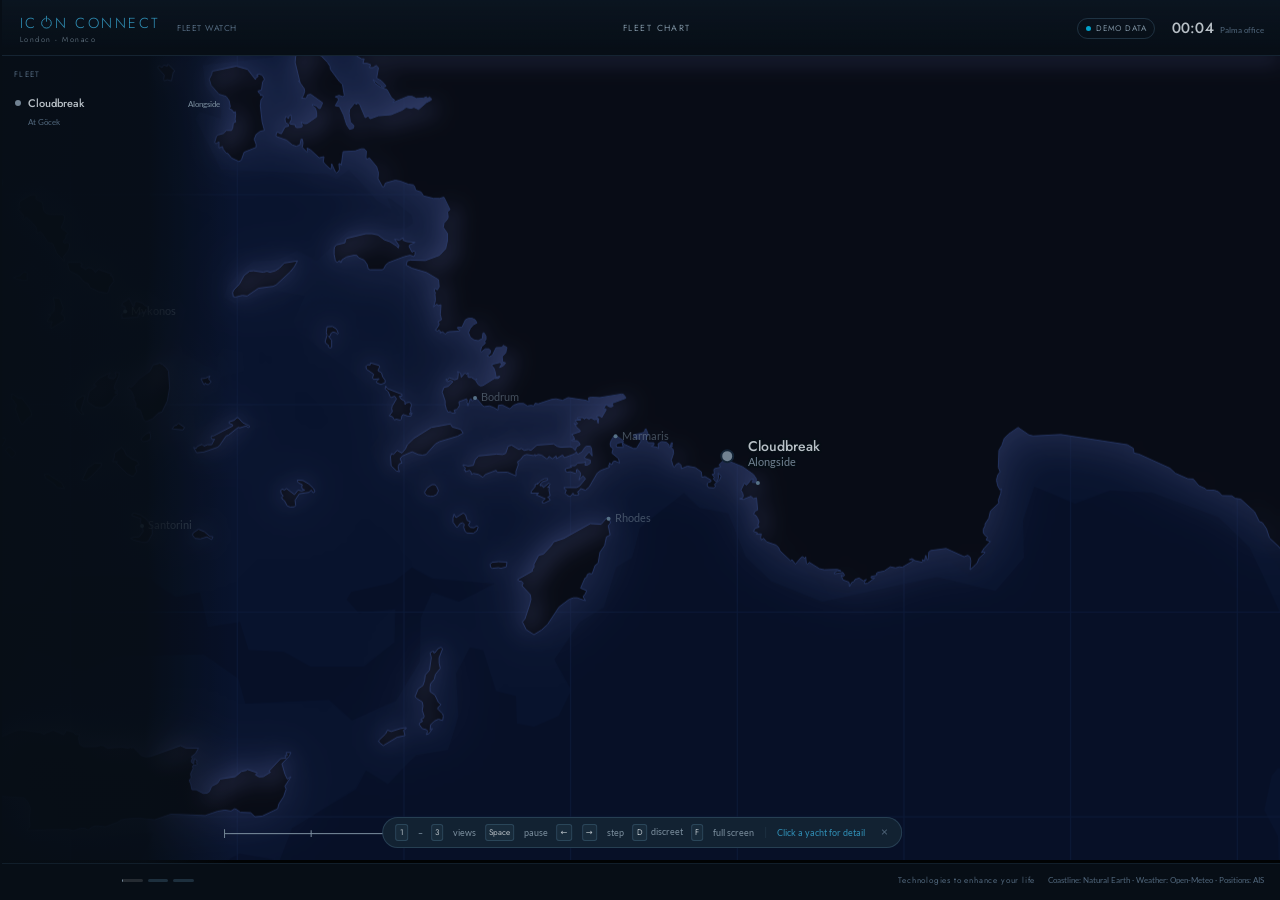
==== commit 75318e29: "A 60 nm circle with no label is worse than no circle Two things for the reception screen, found by b" ====
--- a/index.html
+++ b/index.html
@@ -114,7 +114,7 @@
         <b>1</b>–<b>3</b> views
         <b>Space</b> pause
         <b>&larr;</b><b>&rarr;</b> step
-        <b>D</b> discreet
+        <span id="hint-discreet"><b>D</b> discreet</span>
         <b>F</b> full screen
       </span>
       <span class="hint-note">Click a yacht for detail</span>
--- a/css/screensaver.css
+++ b/css/screensaver.css
@@ -171,7 +171,8 @@
 .status-pill[data-state="demo"]  .dot { background: var(--brand-cyan-bright); }
 .status-pill[data-state="retrying"] .dot,
 .status-pill[data-state="connecting"] .dot { background: var(--warning); }
-.status-pill[data-state="closed"] .dot { background: var(--critical); }
+.status-pill[data-state="closed"] .dot,
+.status-pill[data-state="blocked"] .dot { background: var(--critical); }
 
 .status-pill[data-state="open"] .dot,
 .status-pill[data-state="demo"] .dot { animation: breathe 3.2s ease-in-out infinite; }
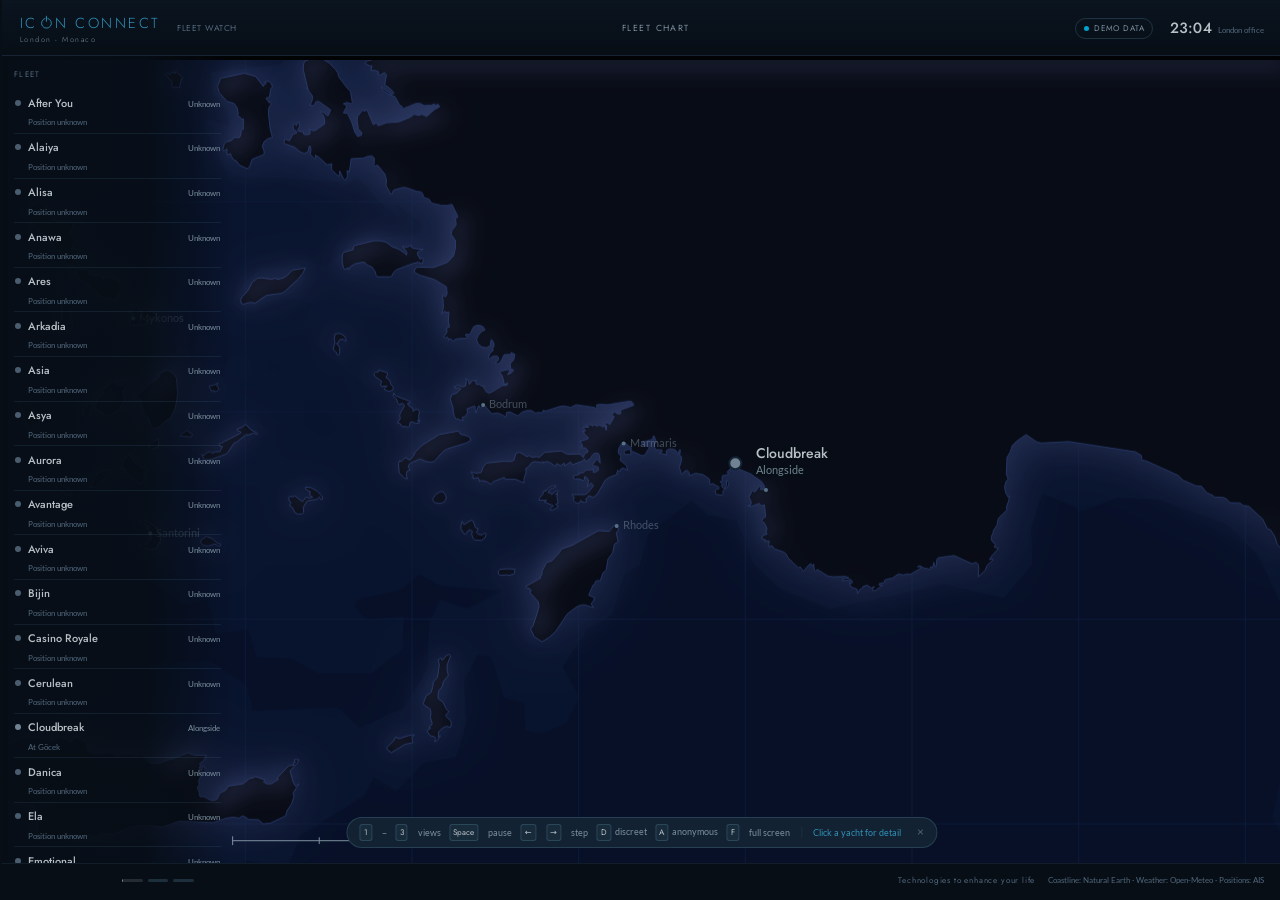
==== commit c25ea639: "Discreet mode was protecting the wrong thing Told plainly that what needs keeping back is not where " ====
--- a/index.html
+++ b/index.html
@@ -115,6 +115,7 @@
         <b>Space</b> pause
         <b>&larr;</b><b>&rarr;</b> step
         <span id="hint-discreet"><b>D</b> discreet</span>
+        <span id="hint-anonymous"><b>A</b> anonymous</span>
         <b>F</b> full screen
       </span>
       <span class="hint-note">Click a yacht for detail</span>
--- a/css/screensaver.css
+++ b/css/screensaver.css
@@ -172,7 +172,10 @@
 .status-pill[data-state="retrying"] .dot,
 .status-pill[data-state="connecting"] .dot { background: var(--warning); }
 .status-pill[data-state="closed"] .dot,
-.status-pill[data-state="blocked"] .dot { background: var(--critical); }
+.status-pill[data-state="blocked"] .dot,
+.status-pill[data-state="rejected"] .dot { background: var(--critical); }
+/* Connected, but nothing has arrived yet — not an error, not yet a feed. */
+.status-pill[data-state="listening"] .dot { background: var(--warning); }
 
 .status-pill[data-state="open"] .dot,
 .status-pill[data-state="demo"] .dot { animation: breathe 3.2s ease-in-out infinite; }
--- a/css/settings.css
+++ b/css/settings.css
@@ -98,3 +98,51 @@
 .status-pill-action:focus-visible {
   outline: 2px solid var(--brand-cyan); outline-offset: 2px;
 }
+
+/* The two numbers that separate the cases a green pill cannot, and the probe
+   that settles them. */
+#ais-dialog .ais-check {
+  display: flex; flex-direction: column; gap: 0.6rem;
+  padding-top: 0.9rem;
+  border-top: 1px solid var(--border);
+}
+#ais-dialog .ais-test {
+  align-self: flex-start;
+  margin-right: 0;
+  padding: 0.4rem 0.7rem;
+  border: 1px solid var(--border-strong); border-radius: 8px;
+  color: var(--text-secondary);
+}
+#ais-dialog .ais-log {
+  margin: 0;
+  padding: 0.7rem 0.8rem;
+  border-radius: 8px;
+  background: var(--surface-2);
+  color: var(--text-secondary);
+  font-family: ui-monospace, SFMono-Regular, Menlo, Consolas, monospace;
+  font-size: 0.76rem; line-height: 1.5;
+  white-space: pre-wrap; overflow-wrap: anywhere;
+  max-height: 14rem; overflow-y: auto;
+}
+#ais-dialog .ais-log[hidden] { display: none; }
+
+/* Which build this is. Quiet, but always there: a diagnostic report that cannot
+   identify itself is worse than none. */
+#ais-dialog .build-stamp {
+  margin: 0;
+  font-family: ui-monospace, SFMono-Regular, Menlo, Consolas, monospace;
+  font-size: 0.7rem;
+  letter-spacing: 0.02em;
+  color: var(--text-muted);
+}
+
+/* What is actually stored. A key that is not a key is invisible behind a
+   password field, and one got in. */
+#ais-dialog .stored-key {
+  margin: 0;
+  font-family: ui-monospace, SFMono-Regular, Menlo, Consolas, monospace;
+  font-size: 0.76rem;
+  color: var(--text-muted);
+}
+#ais-dialog .stored-key.wrong { color: var(--critical); }
+#ais-dialog .stored-key:empty { display: none; }
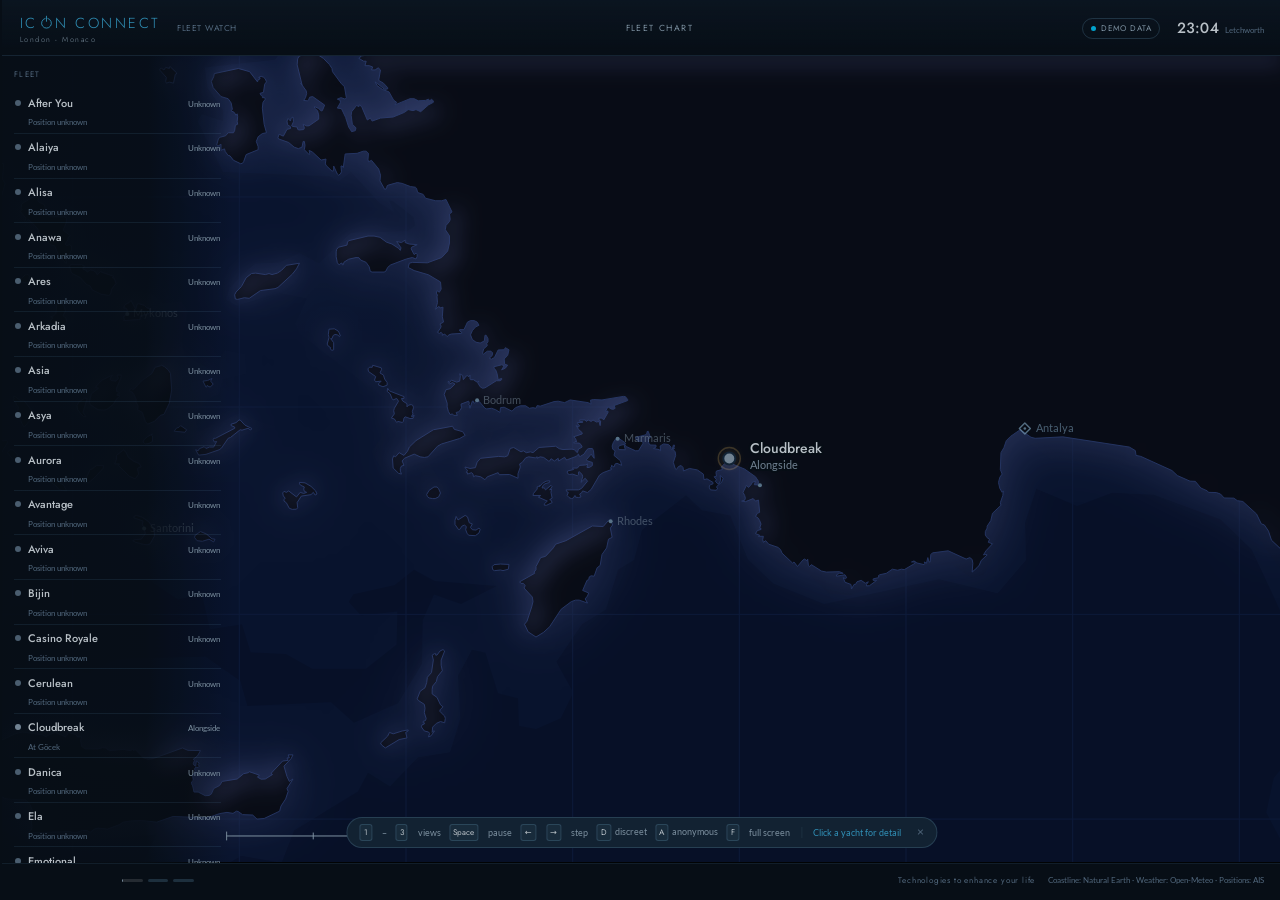
==== commit e65b8955: "Our own places on the chart, Sentinel cover, and a way to pick out of a crowd Four things.  HEADQUAR" ====
--- a/index.html
+++ b/index.html
@@ -11,6 +11,7 @@
 <link rel="stylesheet" href="css/tokens.css">
 <link rel="stylesheet" href="css/screensaver.css">
 <link rel="stylesheet" href="css/settings.css">
+<link rel="stylesheet" href="css/picker.css">
 </head>
 <body>
 
@@ -164,6 +165,7 @@
 <script src="js/photos.js"></script>
 <script src="js/profile.js"></script>
 <script src="js/map.js"></script>
+<script src="js/picker.js"></script>
 <script src="js/views.js"></script>
 <script src="js/app.js"></script>
 
--- a/css/tokens.css
+++ b/css/tokens.css
@@ -106,6 +106,20 @@
   --map-place-water: rgba(147, 190, 220, 0.55);
   --map-place-land:  rgba(150, 172, 194, 0.55);
 
+  /* Our own places. The headquarters mark is the logotype's own cyan, because it
+     IS the logotype; a yard is quieter, because it is context rather than the
+     subject. Neither is a status colour — nothing on this chart should be
+     mistaken for a vessel that is not one. */
+  --map-site-hq:    #3CB4E4;
+  --map-site-yard:  rgba(147, 190, 220, 0.70);
+
+  /* Sentinel: the out-of-hours service package. Gold, kept away from every
+     status hue on the board — cyan, green, grey — so a glance can pick it out
+     without first reading anything. Warm against a chart that is entirely cool,
+     which is what makes it carry across a room. */
+  --sentinel:        #D4A64A;
+  --sentinel-glow:   rgba(212, 166, 74, 0.55);
+
   /* Dusk, in the order it happens, filled between successive solar-altitude
      contours and composited with `multiply`.
      
--- a/css/picker.css
+++ b/css/picker.css
@@ -0,0 +1,76 @@
+/* -----------------------------------------------------------------------------
+ * picker.css — the list that opens when several yachts share a spot.
+ *
+ * Positioned against the viewport rather than the chart, so it is never clipped
+ * by the canvas bounds, and styled from the same tokens as everything else.
+ * -------------------------------------------------------------------------- */
+
+.chart-picker {
+  position: fixed;
+  z-index: 60;
+  min-width: 13rem;
+  max-width: 20rem;
+  padding: 0.35rem;
+  border: 1px solid var(--border-strong);
+  border-radius: 10px;
+  background: var(--surface-1);
+  box-shadow: 0 16px 40px rgba(0, 0, 0, 0.55);
+  font: inherit;
+}
+
+.chart-picker-head {
+  padding: 0.3rem 0.5rem 0.4rem;
+  font-size: 0.68rem;
+  letter-spacing: 0.09em;
+  text-transform: uppercase;
+  color: var(--text-muted);
+}
+
+.chart-picker-row {
+  display: flex;
+  align-items: center;
+  gap: 0.5rem;
+  width: 100%;
+  padding: 0.4rem 0.5rem;
+  border: none;
+  border-radius: 7px;
+  background: none;
+  color: var(--text-primary);
+  font: inherit;
+  font-size: 0.86rem;
+  text-align: left;
+  cursor: pointer;
+}
+.chart-picker-row:hover,
+.chart-picker-row:focus-visible {
+  background: var(--surface-3);
+  outline: none;
+}
+
+.chart-picker-dot {
+  flex: none;
+  width: 0.45rem; height: 0.45rem;
+  border-radius: 50%;
+}
+
+.chart-picker-name {
+  flex: 1;
+  min-width: 0;
+  overflow: hidden;
+  text-overflow: ellipsis;
+  white-space: nowrap;
+}
+
+.chart-picker-sentinel {
+  flex: none;
+  width: 0.42rem; height: 0.42rem;
+  border-radius: 50%;
+  background: var(--sentinel);
+  box-shadow: 0 0 6px var(--sentinel-glow);
+}
+
+.chart-picker-where {
+  flex: none;
+  font-size: 0.74rem;
+  color: var(--text-muted);
+}
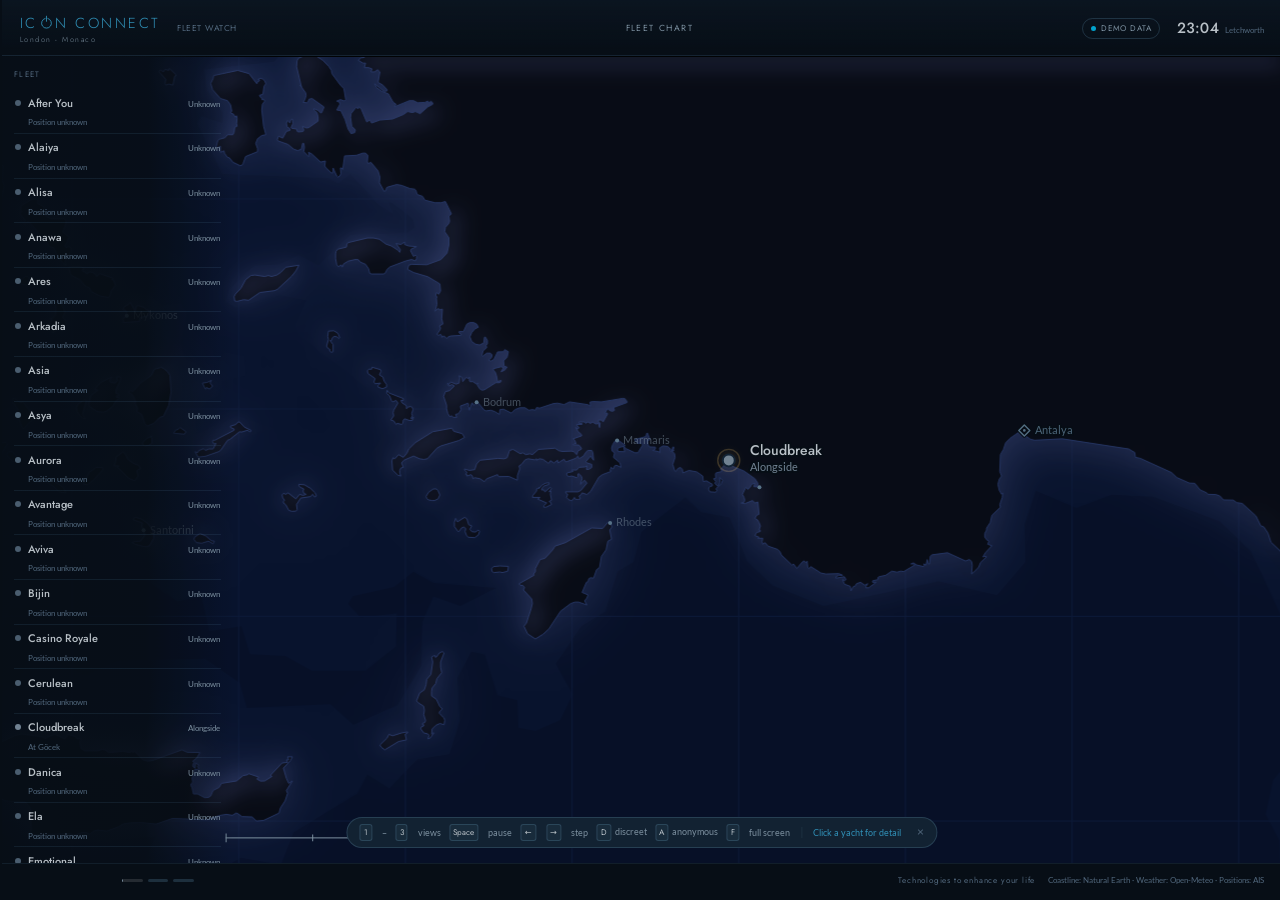
==== commit 89aa25db: "Draw a crowd as a crowd, and put the offices on top The western Mediterranean at fleet zoom is a hun" ====
--- a/index.html
+++ b/index.html
@@ -165,6 +165,7 @@
 <script src="js/photos.js"></script>
 <script src="js/profile.js"></script>
 <script src="js/map.js"></script>
+<script src="js/cluster.js"></script>
 <script src="js/picker.js"></script>
 <script src="js/views.js"></script>
 <script src="js/app.js"></script>
--- a/css/tokens.css
+++ b/css/tokens.css
@@ -117,6 +117,13 @@
      status hue on the board — cyan, green, grey — so a glance can pick it out
      without first reading anything. Warm against a chart that is entirely cool,
      which is what makes it carry across a room. */
+  /* A crowd of yachts drawn as one. Deliberately no status colour: it is a
+     fact about the chart, not about any vessel on it. */
+  --map-cluster: rgba(14, 30, 46, 0.94);
+  /* The ring reads as the crowd's resting state, so the underway arc drawn
+     over it in --status-underway can be told apart from it at a glance. */
+  --map-cluster-ring: rgba(139, 152, 168, 0.85);
+
   --sentinel:        #D4A64A;
   --sentinel-glow:   rgba(212, 166, 74, 0.55);
 
--- a/css/picker.css
+++ b/css/picker.css
@@ -16,9 +16,20 @@
   background: var(--surface-1);
   box-shadow: 0 16px 40px rgba(0, 0, 0, 0.55);
   font: inherit;
+  /* A crowd on the chart can now be twenty-one deep, so the list has to have
+     an end to it rather than running off the bottom of the screen. */
+  display: flex;
+  flex-direction: column;
+  max-height: min(60vh, 26rem);
+}
+
+.chart-picker-list {
+  overflow-y: auto;
+  overscroll-behavior: contain;
 }
 
 .chart-picker-head {
+  flex: none;
   padding: 0.3rem 0.5rem 0.4rem;
   font-size: 0.68rem;
   letter-spacing: 0.09em;
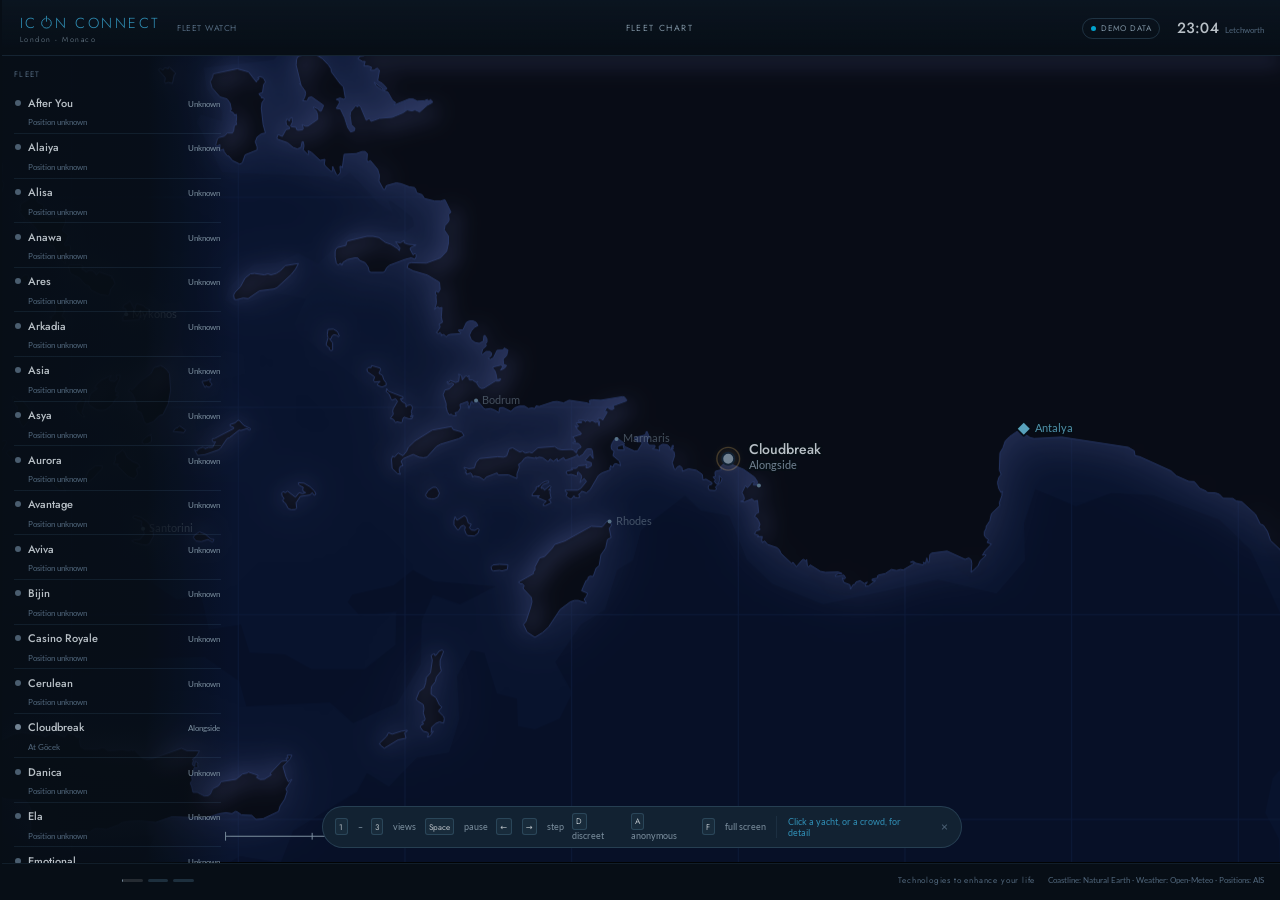
==== commit d567e070: "Make the crowd discs reachable on the board, and the yards visible The discs were already clickable " ====
--- a/index.html
+++ b/index.html
@@ -119,7 +119,7 @@
         <span id="hint-anonymous"><b>A</b> anonymous</span>
         <b>F</b> full screen
       </span>
-      <span class="hint-note">Click a yacht for detail</span>
+      <span class="hint-note">Click a yacht, or a crowd, for detail</span>
       <button class="hint-close" id="hint-close" type="button" aria-label="Dismiss">&times;</button>
     </aside>
 
--- a/css/tokens.css
+++ b/css/tokens.css
@@ -107,23 +107,28 @@
   --map-place-land:  rgba(150, 172, 194, 0.55);
 
   /* Our own places. The headquarters mark is the logotype's own cyan, because it
-     IS the logotype; a yard is quieter, because it is context rather than the
-     subject. Neither is a status colour — nothing on this chart should be
-     mistaken for a vessel that is not one. */
+     IS the logotype; a yard is a lighter cyan of the same family, told apart by
+     its shape rather than by a fourth hue. Neither is a status colour — nothing
+     on this chart should be mistaken for a vessel that is not one.
+
+     The yard was a desaturated blue at 70%, on the reasoning that it is context
+     rather than the subject. On a navy sea that is not quiet, it is invisible:
+     it vanished into the water on every screen it was looked at. A mark nobody
+     can find is not context, it is nothing. */
   --map-site-hq:    #3CB4E4;
-  --map-site-yard:  rgba(147, 190, 220, 0.70);
+  --map-site-yard:  #6FCBEA;
+
+  /* A crowd of yachts drawn as one. Deliberately no status colour: it is a fact
+     about the chart, not about any vessel on it. The ring reads as the crowd's
+     resting state, so the underway arc drawn over it in --status-underway can
+     be told apart from it at a glance. */
+  --map-cluster:      rgba(14, 30, 46, 0.94);
+  --map-cluster-ring: rgba(139, 152, 168, 0.85);
 
   /* Sentinel: the out-of-hours service package. Gold, kept away from every
      status hue on the board — cyan, green, grey — so a glance can pick it out
      without first reading anything. Warm against a chart that is entirely cool,
      which is what makes it carry across a room. */
-  /* A crowd of yachts drawn as one. Deliberately no status colour: it is a
-     fact about the chart, not about any vessel on it. */
-  --map-cluster: rgba(14, 30, 46, 0.94);
-  /* The ring reads as the crowd's resting state, so the underway arc drawn
-     over it in --status-underway can be told apart from it at a glance. */
-  --map-cluster-ring: rgba(139, 152, 168, 0.85);
-
   --sentinel:        #D4A64A;
   --sentinel-glow:   rgba(212, 166, 74, 0.55);
 
